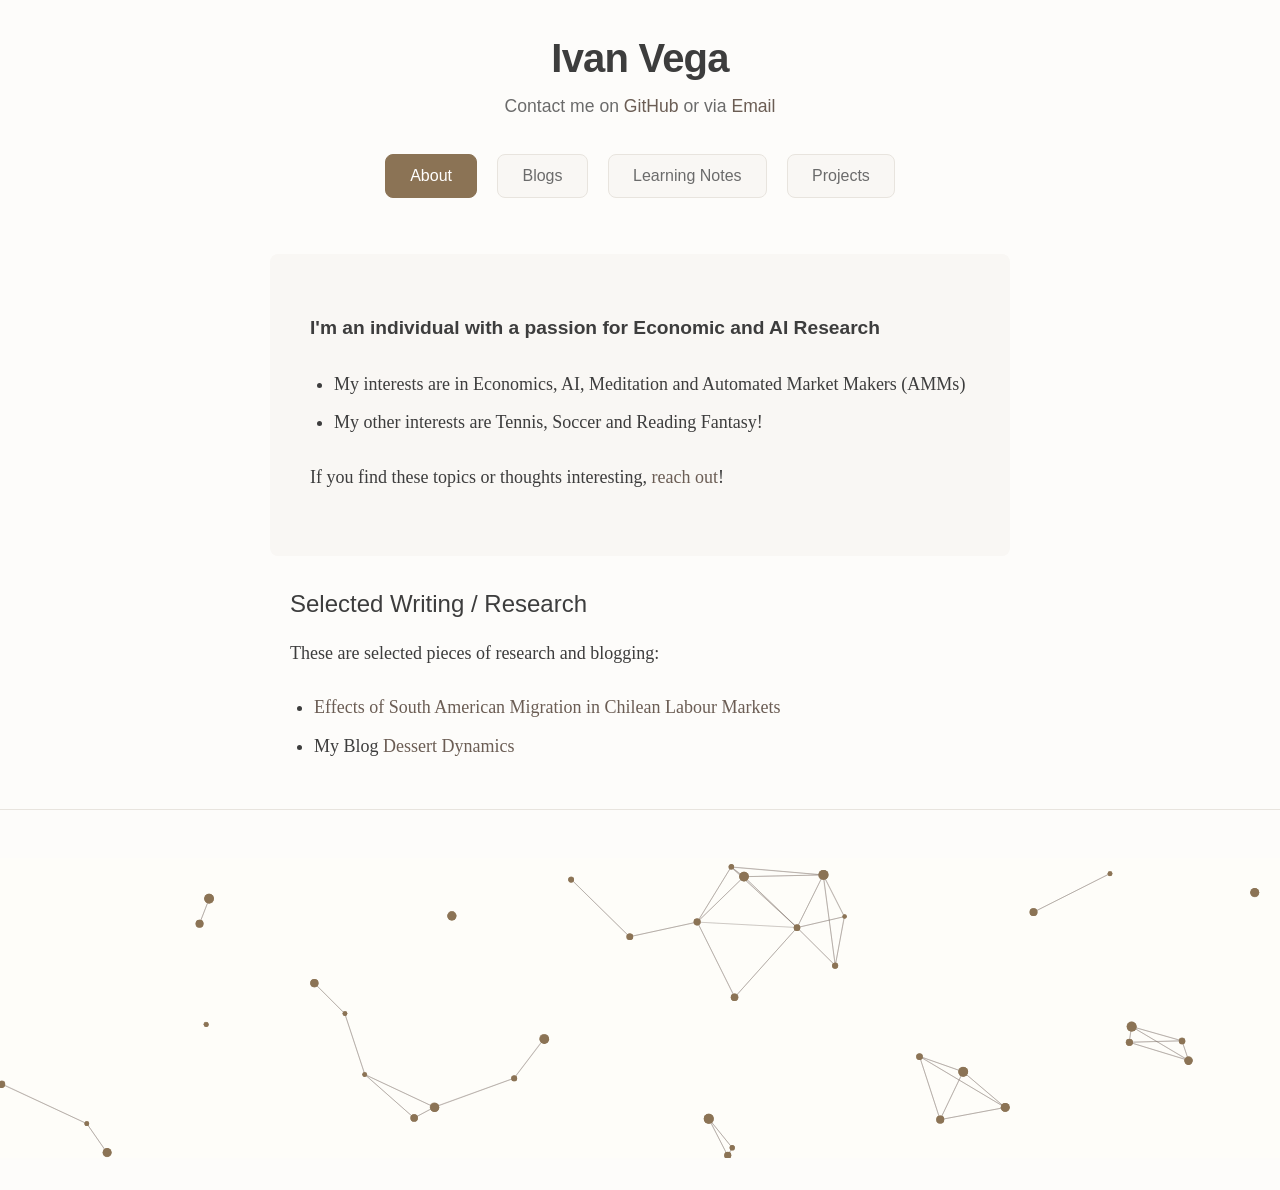
==== index.html @ 611526c4 "Add neural network animation and update navigation sections" ====
<!DOCTYPE html>
<html lang="en">
  <head>
    <meta charset="utf-8" />
    <meta name="viewport" content="width=device-width, initial-scale=1" />
    <meta name="description" content="Ivan Vega's Personal Website - Economics and AI Research" />
    <title>Ivan Vega</title>
    <link rel="stylesheet" href="style.css" />
    <link rel="preconnect" href="https://fonts.googleapis.com">
    <link rel="preconnect" href="https://fonts.googleapis.com/css2?family=Inter:wght@400;500;600;700&family=Source+Serif+Pro:ital,wght@0,400;0,600;1,400&display=swap" rel="stylesheet">
    <link rel="icon" href="favicon.ico" type="image/x-icon" />
  </head>
  <body>
    <header id="preamble">
      <h1 class="title">Ivan Vega</h1>
      <p class="subtitle">
        Contact me on
        <a href="https://github.com/paiv1991" target="_blank" rel="noopener noreferrer">GitHub</a> or via
        <a href="mailto:andres.vega.1997@gmail.com">Email</a>
      </p>
    </header> 
    <!-- Navigation buttons -->
    <nav class="section-nav">
      <button class="nav-btn active" data-section="about">About</button>
      <button class="nav-btn" data-section="blog">Blogs</button>
      <button class="nav-btn" data-section="learning">Learning Notes</button>
      <button class="nav-btn" data-section="projects">Projects</button>
    </nav>

    <!-- Content sections -->
    <main id="content">
      <!-- About Section -->
      <section id="about" class="content-section active">
        <div id="intro">
          <p><strong>I'm an individual with a passion for Economic and AI Research</strong></p>
          <ul>
            <li>My interests are in Economics, AI, Meditation and Automated Market Makers (AMMs)</li>
            <li>My other interests are Tennis, Soccer and Reading Fantasy!</li>
          </ul>
          <p>If you find these topics or thoughts interesting, <a href="mailto:andres.vega.1997@gmail.com">reach out</a>!</p>
        </div>
        
        <div id="writing">
          <h3>Selected Writing / Research</h3>
          <p>These are selected pieces of research and blogging:</p>
          <ul>
            <li><a href="Chile.pdf" target="_blank" rel="noopener noreferrer">Effects of South American Migration in Chilean Labour Markets</a></li>
            <li>My Blog <a href="https://dessertdynamics.substack.com/" target="_blank" rel="noopener noreferrer">Dessert Dynamics</a></li>
          </ul>
        </div>
      </section>

      <!-- Learning Notes Section -->
      <section id="learning" class="content-section">
        <h2>Learning Notes</h2>
        <p>My notes and insights from various learning journeys:</p>
        <ul>
          <li><strong>Mechanistic Interpretability:</strong> Understanding how neural networks work internally</li>
          <li><strong>Economics:</strong> Market dynamics, banking systems, and economic theory</li>
          <li><strong>AI & Machine Learning:</strong> Papers, implementations, and experiments</li>
          <li><strong>Mathematics:</strong> Linear algebra, calculus, and statistics for ML</li>
        </ul>
      </section>

      <!-- Projects Section -->
      <section id="projects" class="content-section">
        <h2>Projects</h2>
        <p>Things I've built and experiments I'm working on:</p>
        <ul>
          <li><strong>Neural Network Visualizations:</strong> Interactive animations to understand AI</li>
          <li><strong>Economic Data Analysis:</strong> Middle East banking sector analysis</li>
          <li><strong>OthelloGPT Research:</strong> Exploring emergent world models in transformers</li>
          <li><strong>Personal Tools:</strong> Productivity apps and automation scripts</li>
        </ul>
      </section>

      <!-- Blogs Section -->
      <section id="blog" class="content-section">
        <h2>Blogs</h2>
        <p>My writings across different platforms:</p>
        
        <h3>Substack</h3>
        <p>Long-form essays and thoughts on <a href="https://dessertdynamics.substack.com/" target="_blank" rel="noopener noreferrer">Dessert Dynamics</a></p>
        <ul>
          <li>Subscribe for regular updates on economics, AI, and more</li>
        </ul>
        
        <h3>Website Posts</h3>
        <p>Short-form thoughts and technical notes:</p>
        <ul>
          <li><em>Coming soon...</em></li>
        </ul>
      </section>
    </main> 
    <hr>
    <script>
      // Get all navigation buttons and sections
      const navButtons = document.querySelectorAll('.nav-btn');
      const sections = document.querySelectorAll('.content-section');

      // Add click event to each button
      navButtons.forEach(button => {
        button.addEventListener('click', () => {
          // Remove active class from all buttons and sections
          navButtons.forEach(btn => btn.classList.remove('active'));
          sections.forEach(section => section.classList.remove('active'));
          
          // Add active class to clicked button
          button.classList.add('active');
          
          // Show corresponding section
          const sectionId = button.getAttribute('data-section');
          document.getElementById(sectionId).classList.add('active');
        });
      });
    </script>
    <script src="nn-animation.js"></script>
    <!-- Neural Network Animation -->
    <div class="nn-container">
      <canvas id="neural-network"></canvas>
    </div>
  </body>
</html>
---- style.css ----
/* Color palette */
:root {
  --bg-primary: #fdfcfa; /* Warm Color Palette */
  --bg-secondary: #f9f7f4; /* Light Beige */
  --text-primary: #3d3d3d; /* Soft Black */
  --text-secondary: #6b6b6b; /* Muted Gray */
  --accent:  #8b7355; /* Warm Brown */
  --link: #6b5d54; /* Dark Warm bronw  */
  --border: #e8e4de;  /* Light warm gray */
}


/* Header Styling */
header {
  padding-top: 4rem;
  padding-bottom: 2rem;
  text-align: center;
}

.title {
  margin-bottom: 0.5rem;
}

.subtitle {
  font-family: 'Inter', -apple-system, BlinkMacSystemFont, sans-serif;
  font-size: 1.1rem;
  font-weight: 400;
  color: var(--text-secondary);
  margin-top: 0.5rem;
}

header p {
  margin: 0.5rem 0;
}

/* Footer Styling */
footer {
  padding: 3rem 0 2rem;
  text-align: center;
  border-top: 1px solid var(--border);
  margin-top: 4rem;
}

.footer {
  color: var(--text-secondary);
  font-size: 0.9rem;
}

/* Base Typography */
body {
  font-family: 'Source Serif Pro', Georgia, serif;
  font-size: 18px;
  line-height: 1.7;
  color: var(--text-primary);
  background-color: var(--bg-primary);
  margin: 0;
  padding: 0;
  -webkit-font-smoothing: antialiased;
  -moz-osx-font-smoothing: grayscale;
}

/* Container for content */
main, header, footer {
  max-width: 700px;
  margin: 0 auto;
  padding: 0 20px;
}

/* Headings */
h1, h2, h3, h4, h5, h6 {
  font-family: 'Inter', -apple-system, BlinkMacSystemFont, sans-serif;
  font-weight: 600;
  line-height: 1.3;
  color: var(--text-primary);
  margin-top: 2rem;
  margin-bottom: 1rem;
}

h1 {
  font-size: 2.5rem;
  font-weight: 700;
  letter-spacing: -0.02em;
}

h2 {
  font-size: 2rem;
  letter-spacing: -0.01em;
}

h3 {
  font-size: 1.5rem;
  font-weight: 500;
}

/* Links */
a {
  color: var(--link);
  text-decoration: none;
  border-bottom: 1px solid transparent;
  transition: all 0.2s ease;
}

a:hover {
  color: var(--accent);
  border-bottom-color: var(--accent);
}

/* Sections */
section {
  margin: 3rem 0;
}

section p {
  color: var(--text-primary);
  margin-bottom: 1.5rem;
}

/* Intro section special styling */
#intro {
  background-color: var(--bg-secondary);
  padding: 2.5rem;
  border-radius: 8px;
  margin: 2rem -20px;
}

#intro p strong {
  font-family: 'Inter', -apple-system, BlinkMacSystemFont, sans-serif;
  font-size: 1.2rem;
  font-weight: 600;
  color: var(--text-primary);
}

/* Lists */
ul {
  margin: 1rem 0 1.5rem 0;
  padding-left: 1.5rem;
}

li {
  margin-bottom: 0.5rem;
}

/* Horizontal Rule */
hr {
  border: none;
  border-top: 1px solid var(--border);
  margin: 3rem 0;
}

/* Code styling */
code,
.code {
  font-family: Consolas, "Liberation Mono", Menlo, Courier, monospace;
  font-size: 85%;
  background-color: var(--bg-secondary);
  padding: 0.2em 0.4em;
  border-radius: 3px;
}

/* Navigation buttons */
.section-nav {
  text-align: center;
  margin: 2rem 0;
  padding: 0 20px;
}

.nav-btn {
  font-family: 'Inter', -apple-system, BlinkMacSystemFont, sans-serif;
  font-size: 1rem;
  font-weight: 500;
  background: var(--bg-secondary);
  color: var(--text-secondary);
  border: 1px solid var(--border);
  padding: 0.75rem 1.5rem;
  margin: 0 0.5rem 0.5rem 0.5rem;
  border-radius: 8px;
  cursor: pointer;
  transition: all 0.2s ease;
}

.nav-btn:hover {
  background: var(--accent);
  color: white;
  border-color: var(--accent);
}

.nav-btn.active {
  background: var(--accent);
  color: white;
  border-color: var(--accent);
}

/* Content sections */
.content-section {
  display: none;
  animation: fadeIn 0.3s ease;
}

.content-section.active {
  display: block;
}

@keyframes fadeIn {
  from { opacity: 0; }
  to { opacity: 1; }
}

/* Smooth scrolling */
html {
  scroll-behavior: smooth;
}

/* Neural Network Animation */
.nn-container {
  position: relative;
  width: 100%;
  height: 300px;
  margin: 2rem 0;
  overflow: hidden;
}

#neural-network {
  width: 100%;
  height: 100%;
  background: transparent;
}
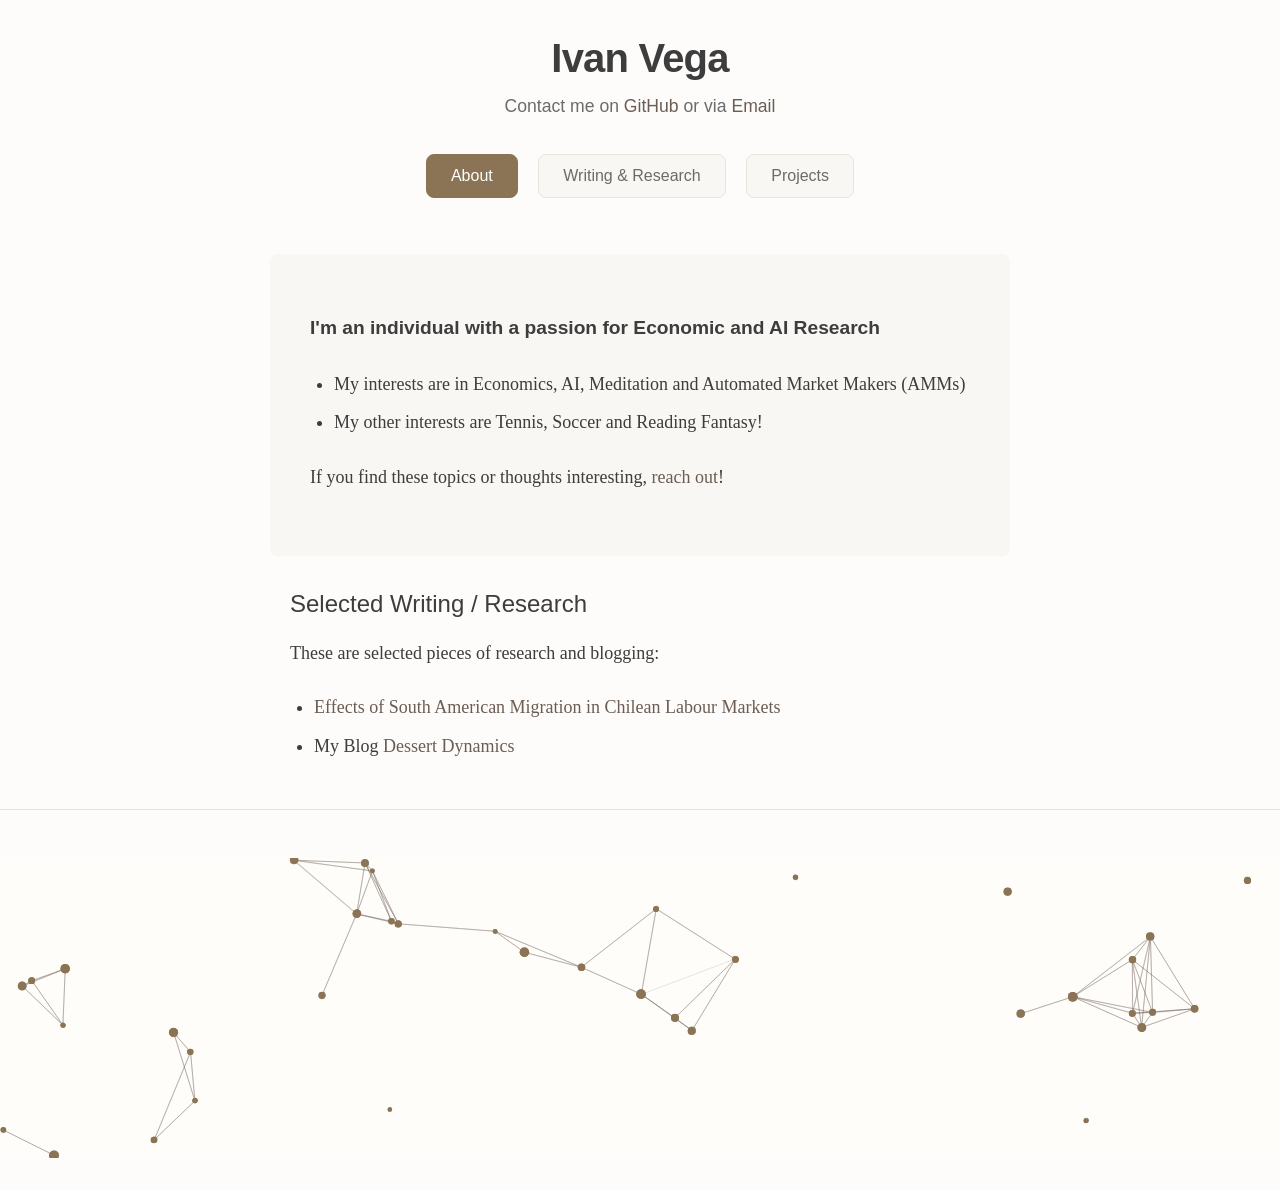
==== commit 1a98034c: "Add Othello-GPT research notes and unitfy Writing and Research sections" ====
--- a/index.html
+++ b/index.html
@@ -22,8 +22,7 @@
     <!-- Navigation buttons -->
     <nav class="section-nav">
       <button class="nav-btn active" data-section="about">About</button>
-      <button class="nav-btn" data-section="blog">Blogs</button>
-      <button class="nav-btn" data-section="learning">Learning Notes</button>
+      <button class="nav-btn" data-section="writing">Writing & Research</button>
       <button class="nav-btn" data-section="projects">Projects</button>
     </nav>
 
@@ -50,16 +49,53 @@
         </div>
       </section>
 
-      <!-- Learning Notes Section -->
-      <section id="learning" class="content-section">
-        <h2>Learning Notes</h2>
-        <p>My notes and insights from various learning journeys:</p>
-        <ul>
-          <li><strong>Mechanistic Interpretability:</strong> Understanding how neural networks work internally</li>
-          <li><strong>Economics:</strong> Market dynamics, banking systems, and economic theory</li>
-          <li><strong>AI & Machine Learning:</strong> Papers, implementations, and experiments</li>
-          <li><strong>Mathematics:</strong> Linear algebra, calculus, and statistics for ML</li>
-        </ul>
+      <!-- Writing & Research Section -->
+      <section id="writing" class="content-section">
+        <h2>Writing & Research</h2>
+        <p>My writings, research notes, and explorations</p>
+        
+        <!-- Blog Section -->
+        <div class="writing-subsection">
+          <h3>📝 Blog & Essays</h3>
+          <ul class="writing-links">
+            <li><a href="https://dessertdynamics.substack.com/" target="_blank" rel="noopener noreferrer">Dessert Dynamics</a> - Long-form essays on economics, AI, and more</li>
+            <li><em>Website posts coming soon...</em></li>
+          </ul>
+        </div>
+        
+        <!-- Research Notes Navigation -->
+        <div class="writing-subsection">
+          <h3>🔬 Research Notes</h3>
+        <div class="learning-hierarchy">
+          <!-- AI Section -->
+          <div class="category-section">
+            <button class="category-btn" onclick="toggleCategory('ai')">
+              <span class="category-arrow">▶</span> AI & Machine Learning
+            </button>
+            <div id="ai-content" class="category-content">
+              <button class="subcategory-btn" onclick="toggleSubcategory('mech-interp')">
+                <span class="subcategory-arrow">▶</span> Mechanistic Interpretability
+              </button>
+              <div id="mech-interp-content" class="subcategory-content">
+                <ul class="notes-list">
+                  <li><a href="learning-notes/othello_experiments.html" target="_blank">Othello-GPT Analysis</a></li>
+                  <!-- TODO(human): Add more mechanistic interpretability notes here -->
+                </ul>
+              </div>
+            </div>
+          </div>
+          
+          <!-- Economics Section -->
+          <div class="category-section">
+            <button class="category-btn" onclick="toggleCategory('economics')">
+              <span class="category-arrow">▶</span> Economics
+            </button>
+            <div id="economics-content" class="category-content">
+              <p class="placeholder-text">Coming soon: Banking systems, market dynamics, and economic theory notes</p>
+            </div>
+          </div>
+        </div>
+        </div>
       </section>
 
       <!-- Projects Section -->
@@ -74,23 +110,6 @@
         </ul>
       </section>
 
-      <!-- Blogs Section -->
-      <section id="blog" class="content-section">
-        <h2>Blogs</h2>
-        <p>My writings across different platforms:</p>
-        
-        <h3>Substack</h3>
-        <p>Long-form essays and thoughts on <a href="https://dessertdynamics.substack.com/" target="_blank" rel="noopener noreferrer">Dessert Dynamics</a></p>
-        <ul>
-          <li>Subscribe for regular updates on economics, AI, and more</li>
-        </ul>
-        
-        <h3>Website Posts</h3>
-        <p>Short-form thoughts and technical notes:</p>
-        <ul>
-          <li><em>Coming soon...</em></li>
-        </ul>
-      </section>
     </main> 
     <hr>
     <script>
@@ -114,6 +133,7 @@
         });
       });
     </script>
+    <script src="learning.js"></script>
     <script src="nn-animation.js"></script>
     <!-- Neural Network Animation -->
     <div class="nn-container">
--- a/style.css
+++ b/style.css
@@ -205,6 +205,122 @@
   to { opacity: 1; }
 }
 
+/* Writing & Research Sections */
+.writing-subsection {
+  margin: 2.5rem 0;
+}
+
+.writing-subsection h3 {
+  font-size: 1.2rem;
+  margin-bottom: 1rem;
+  color: var(--text-primary);
+}
+
+.writing-links {
+  list-style: none;
+  padding: 0;
+  margin: 1rem 0;
+}
+
+.writing-links li {
+  padding: 0.5rem 0;
+}
+
+.writing-links a {
+  color: var(--link);
+  text-decoration: none;
+}
+
+.writing-links a:hover {
+  color: var(--accent);
+  text-decoration: underline;
+}
+
+/* Learning Notes Hierarchical Navigation */
+.learning-hierarchy {
+  margin: 1rem 0;
+}
+
+.category-section {
+  margin-bottom: 1rem;
+}
+
+.category-btn, .subcategory-btn {
+  font-family: 'Inter', -apple-system, BlinkMacSystemFont, sans-serif;
+  font-size: 1rem;
+  font-weight: 500;
+  background: transparent;
+  color: var(--text-primary);
+  border: none;
+  padding: 0.75rem 0;
+  cursor: pointer;
+  transition: color 0.2s ease;
+  text-align: left;
+  width: 100%;
+}
+
+.category-btn:hover, .subcategory-btn:hover {
+  color: var(--accent);
+}
+
+.subcategory-btn {
+  font-size: 0.95rem;
+  padding-left: 1.5rem;
+}
+
+.category-arrow, .subcategory-arrow {
+  display: inline-block;
+  margin-right: 0.5rem;
+  transition: transform 0.2s ease;
+}
+
+.category-content {
+  display: none;
+  padding-left: 1.5rem;
+  border-left: 2px solid var(--border);
+  margin-left: 0.5rem;
+}
+
+.subcategory-content {
+  display: none;
+  padding-left: 1.5rem;
+  margin-top: 0.5rem;
+}
+
+.notes-list {
+  list-style: none;
+  padding: 0;
+  margin: 0.5rem 0;
+}
+
+.notes-list li {
+  padding: 0.5rem 0;
+}
+
+.notes-list a {
+  color: var(--link);
+  text-decoration: none;
+  transition: color 0.2s ease;
+}
+
+.notes-list a:hover {
+  color: var(--accent);
+  text-decoration: underline;
+}
+
+.placeholder-text {
+  color: var(--text-secondary);
+  font-style: italic;
+  padding: 1rem 0;
+}
+
+/* Responsive adjustments */
+@media (max-width: 768px) {
+  .category-content, .subcategory-content {
+    padding-left: 1rem;
+  }
+}
+
 /* Smooth scrolling */
 html {
   scroll-behavior: smooth;
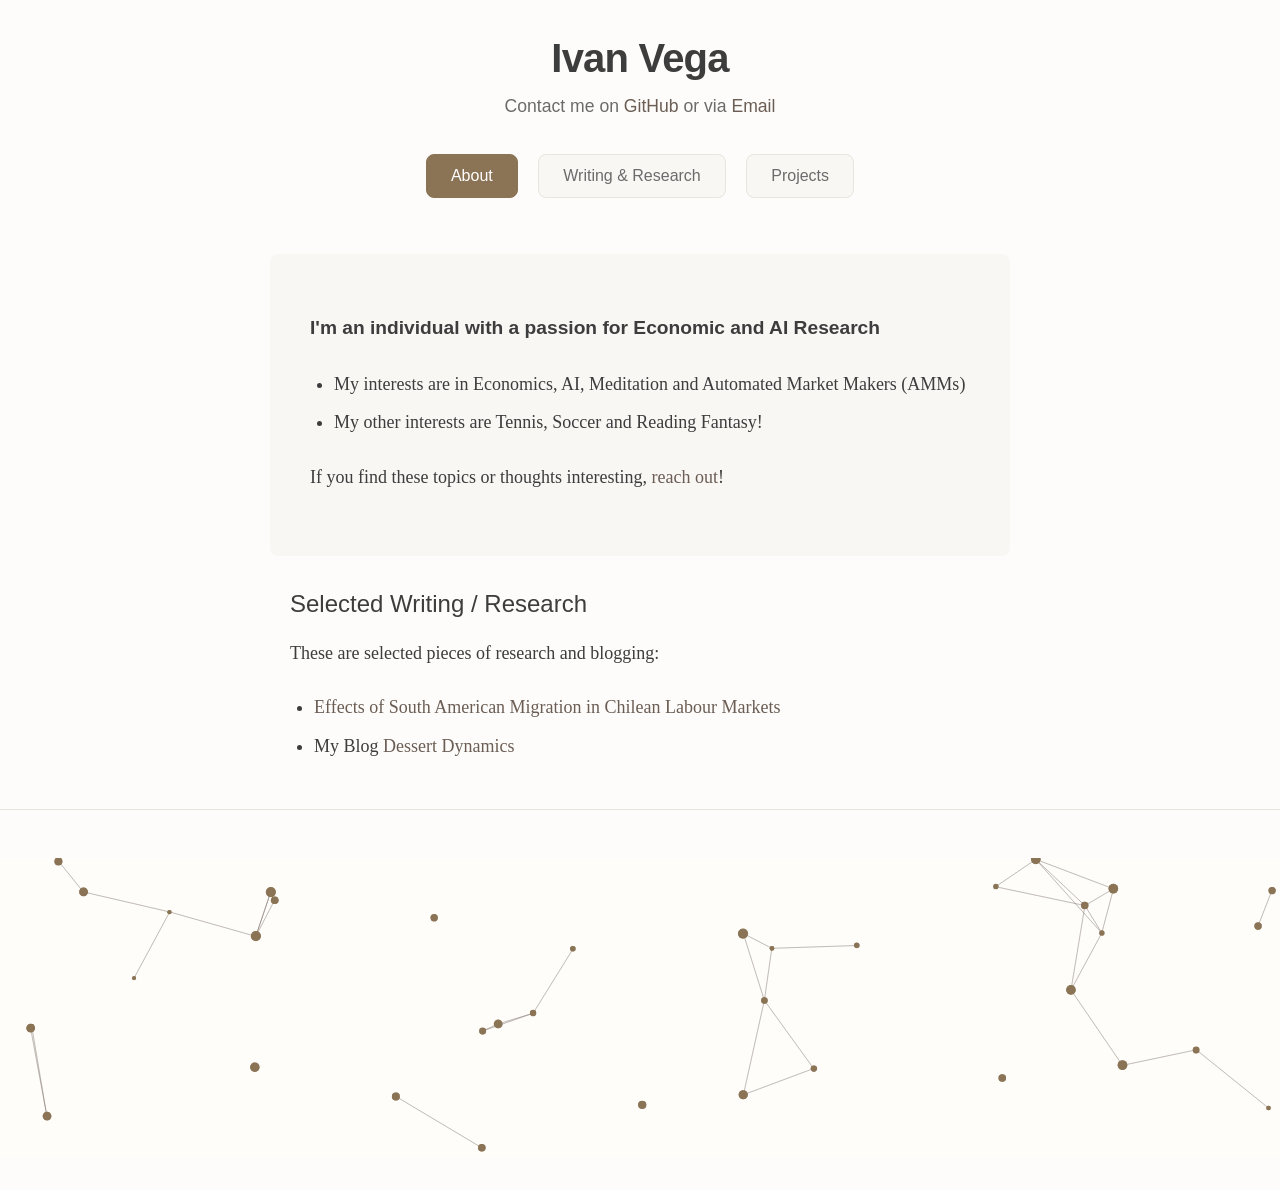
==== commit 5c02a3b7: "Fix HTML structure - correct div nesting in Writing & Research section" ====
--- a/index.html
+++ b/index.html
@@ -66,7 +66,7 @@
         <!-- Research Notes Navigation -->
         <div class="writing-subsection">
           <h3>🔬 Research Notes</h3>
-        <div class="learning-hierarchy">
+          <div class="learning-hierarchy">
           <!-- AI Section -->
           <div class="category-section">
             <button class="category-btn" onclick="toggleCategory('ai')">
@@ -94,7 +94,7 @@
               <p class="placeholder-text">Coming soon: Banking systems, market dynamics, and economic theory notes</p>
             </div>
           </div>
-        </div>
+          </div>
         </div>
       </section>
 
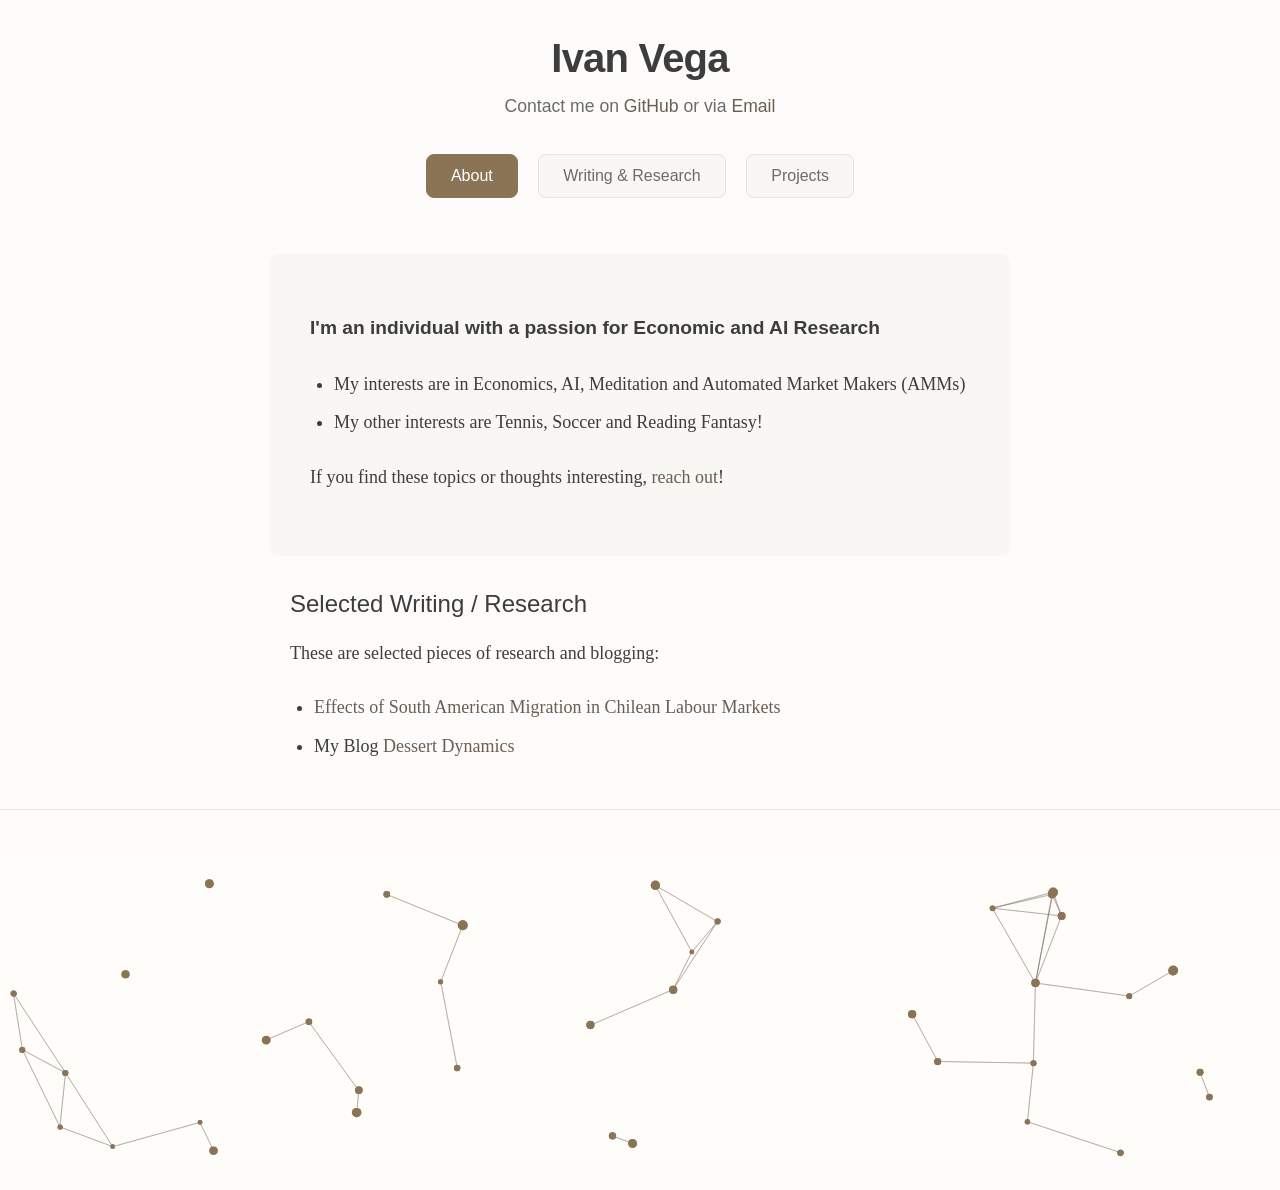
==== commit 3d12d81b: "Fix Writing & Research section visibility - show AI category by default" ====
--- a/index.html
+++ b/index.html
@@ -70,9 +70,9 @@
           <!-- AI Section -->
           <div class="category-section">
             <button class="category-btn" onclick="toggleCategory('ai')">
-              <span class="category-arrow">▶</span> AI & Machine Learning
+              <span class="category-arrow">▼</span> AI & Machine Learning
             </button>
-            <div id="ai-content" class="category-content">
+            <div id="ai-content" class="category-content show">
               <button class="subcategory-btn" onclick="toggleSubcategory('mech-interp')">
                 <span class="subcategory-arrow">▶</span> Mechanistic Interpretability
               </button>
--- a/style.css
+++ b/style.css
@@ -281,10 +281,18 @@
   margin-left: 0.5rem;
 }
 
+.category-content.show {
+  display: block;
+}
+
 .subcategory-content {
   display: none;
   padding-left: 1.5rem;
   margin-top: 0.5rem;
+}
+
+.subcategory-content.show {
+  display: block;
 }
 
 .notes-list {
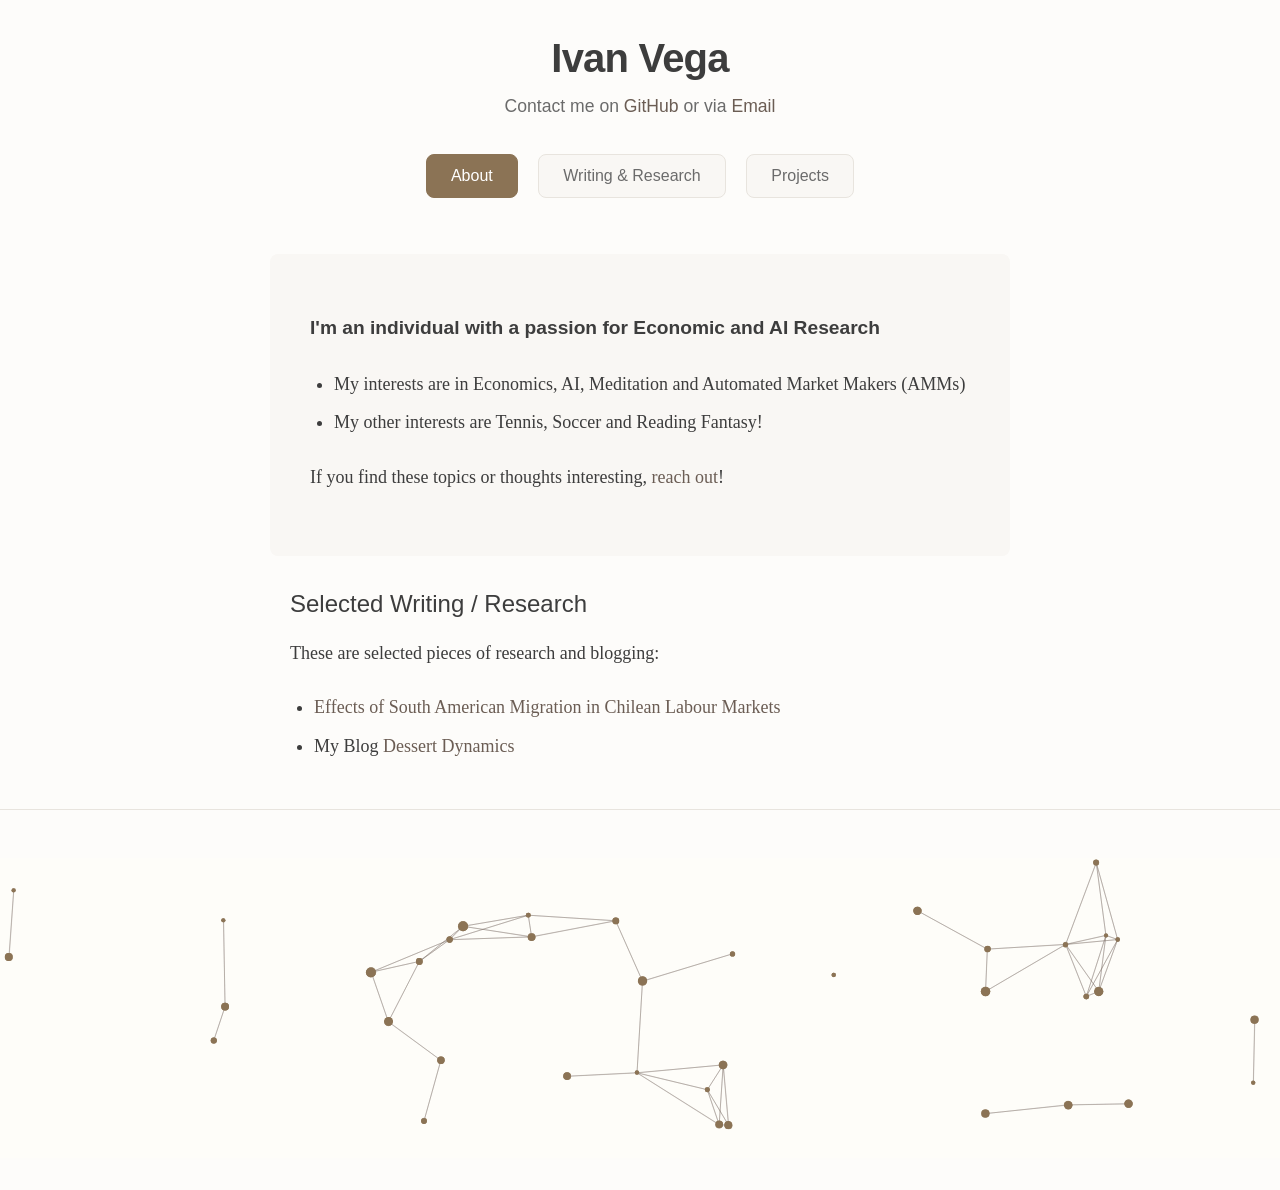
==== commit d0bc7e82: "Add debug logging to identify navigation issue" ====
--- a/index.html
+++ b/index.html
@@ -135,6 +135,27 @@
     </script>
     <script src="learning.js"></script>
     <script src="nn-animation.js"></script>
+    <script>
+      // Debug: Log when Writing & Research is clicked
+      document.addEventListener('DOMContentLoaded', function() {
+        console.log('Page loaded, sections found:', document.querySelectorAll('.content-section').length);
+        
+        // Find the writing section
+        const writingSection = document.getElementById('writing');
+        if (writingSection) {
+          console.log('Writing section found!');
+        } else {
+          console.error('Writing section NOT found!');
+        }
+        
+        // Add debug logging to navigation
+        document.querySelectorAll('.nav-btn').forEach(btn => {
+          btn.addEventListener('click', function() {
+            console.log('Button clicked:', btn.textContent, 'for section:', btn.getAttribute('data-section'));
+          });
+        });
+      });
+    </script>
     <!-- Neural Network Animation -->
     <div class="nn-container">
       <canvas id="neural-network"></canvas>
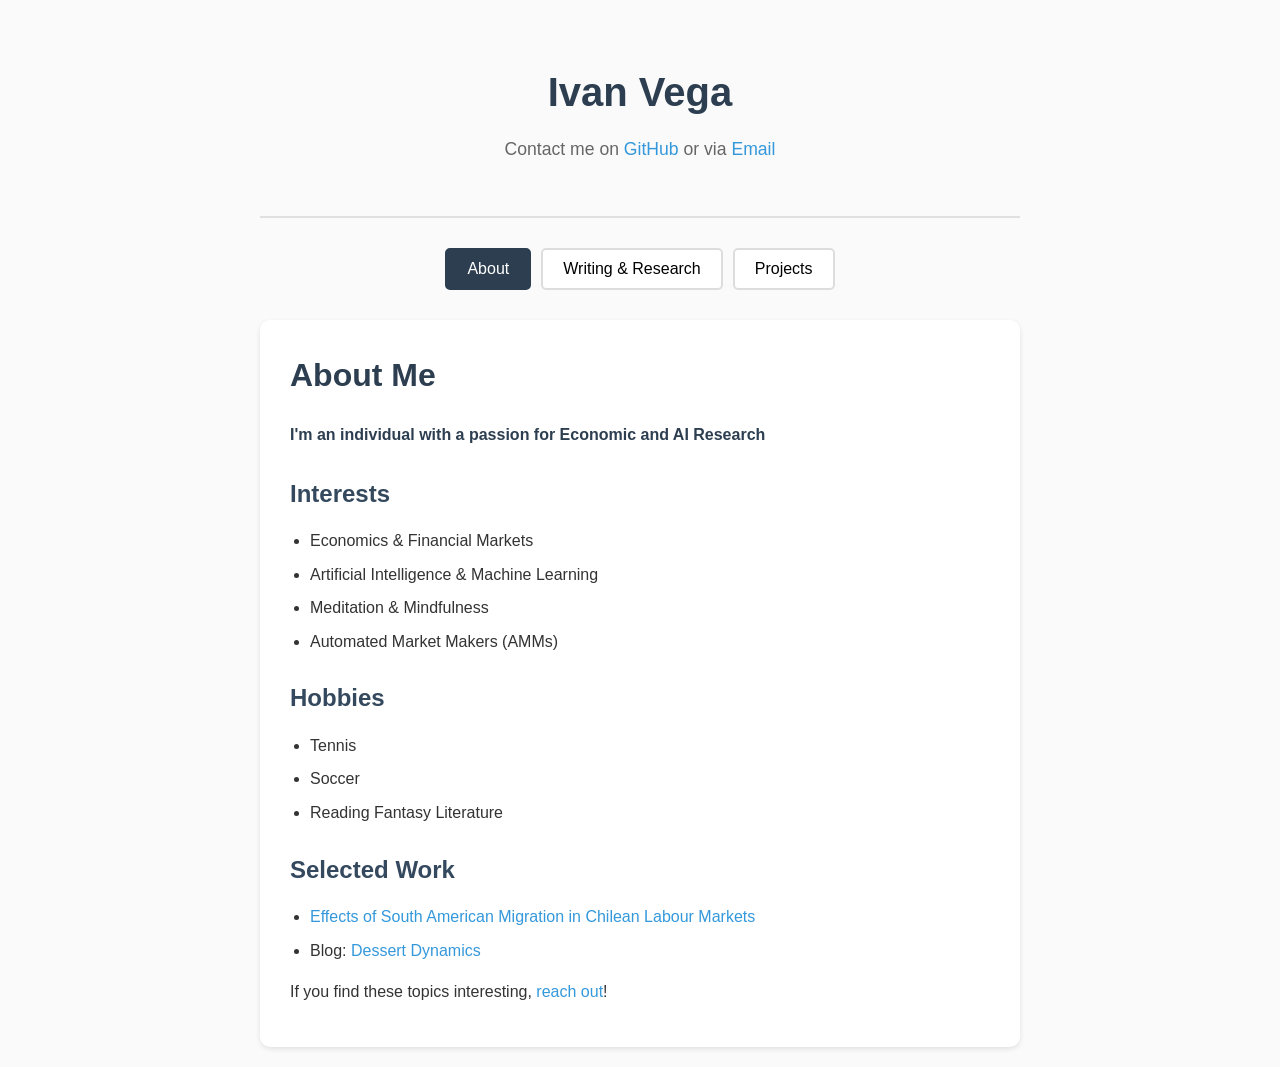
==== commit e39f6193: "Complete refactor: Single-file website with all styles and scripts inline" ====
--- a/index.html
+++ b/index.html
@@ -1,164 +1,310 @@
 <!DOCTYPE html>
 <html lang="en">
-  <head>
-    <meta charset="utf-8" />
-    <meta name="viewport" content="width=device-width, initial-scale=1" />
-    <meta name="description" content="Ivan Vega's Personal Website - Economics and AI Research" />
-    <title>Ivan Vega</title>
-    <link rel="stylesheet" href="style.css" />
-    <link rel="preconnect" href="https://fonts.googleapis.com">
-    <link rel="preconnect" href="https://fonts.googleapis.com/css2?family=Inter:wght@400;500;600;700&family=Source+Serif+Pro:ital,wght@0,400;0,600;1,400&display=swap" rel="stylesheet">
-    <link rel="icon" href="favicon.ico" type="image/x-icon" />
-  </head>
-  <body>
-    <header id="preamble">
-      <h1 class="title">Ivan Vega</h1>
-      <p class="subtitle">
-        Contact me on
-        <a href="https://github.com/paiv1991" target="_blank" rel="noopener noreferrer">GitHub</a> or via
-        <a href="mailto:andres.vega.1997@gmail.com">Email</a>
-      </p>
-    </header> 
-    <!-- Navigation buttons -->
-    <nav class="section-nav">
-      <button class="nav-btn active" data-section="about">About</button>
-      <button class="nav-btn" data-section="writing">Writing & Research</button>
-      <button class="nav-btn" data-section="projects">Projects</button>
+<head>
+    <meta charset="UTF-8">
+    <meta name="viewport" content="width=device-width, initial-scale=1.0">
+    <title>Ivan Vega - Personal Website</title>
+    <style>
+        * {
+            margin: 0;
+            padding: 0;
+            box-sizing: border-box;
+        }
+        
+        body {
+            font-family: -apple-system, BlinkMacSystemFont, 'Segoe UI', Roboto, 'Helvetica Neue', Arial, sans-serif;
+            line-height: 1.6;
+            color: #333;
+            max-width: 800px;
+            margin: 0 auto;
+            padding: 20px;
+            background: #fafafa;
+        }
+        
+        header {
+            text-align: center;
+            padding: 40px 0;
+            border-bottom: 2px solid #e0e0e0;
+            margin-bottom: 30px;
+        }
+        
+        h1 {
+            font-size: 2.5em;
+            margin-bottom: 10px;
+            color: #2c3e50;
+        }
+        
+        .subtitle {
+            color: #666;
+            font-size: 1.1em;
+        }
+        
+        .subtitle a {
+            color: #3498db;
+            text-decoration: none;
+        }
+        
+        .subtitle a:hover {
+            text-decoration: underline;
+        }
+        
+        nav {
+            display: flex;
+            justify-content: center;
+            gap: 10px;
+            margin-bottom: 30px;
+        }
+        
+        .nav-btn {
+            padding: 10px 20px;
+            background: white;
+            border: 2px solid #ddd;
+            border-radius: 5px;
+            cursor: pointer;
+            font-size: 16px;
+            transition: all 0.3s;
+        }
+        
+        .nav-btn:hover {
+            background: #3498db;
+            color: white;
+            border-color: #3498db;
+        }
+        
+        .nav-btn.active {
+            background: #2c3e50;
+            color: white;
+            border-color: #2c3e50;
+        }
+        
+        .section {
+            background: white;
+            padding: 30px;
+            border-radius: 10px;
+            box-shadow: 0 2px 5px rgba(0,0,0,0.1);
+            display: none;
+        }
+        
+        .section.active {
+            display: block;
+        }
+        
+        h2 {
+            color: #2c3e50;
+            margin-bottom: 20px;
+            font-size: 2em;
+        }
+        
+        h3 {
+            color: #34495e;
+            margin: 25px 0 15px 0;
+            font-size: 1.5em;
+        }
+        
+        h4 {
+            color: #555;
+            margin: 20px 0 10px 0;
+            font-size: 1.2em;
+        }
+        
+        ul {
+            margin-left: 20px;
+            margin-bottom: 15px;
+        }
+        
+        li {
+            margin: 8px 0;
+        }
+        
+        a {
+            color: #3498db;
+            text-decoration: none;
+        }
+        
+        a:hover {
+            text-decoration: underline;
+        }
+        
+        .research-category {
+            margin: 20px 0;
+            padding: 15px;
+            background: #f8f9fa;
+            border-left: 4px solid #3498db;
+            border-radius: 5px;
+        }
+        
+        .research-subcategory {
+            margin: 15px 0 15px 20px;
+            padding: 10px;
+            background: white;
+            border-left: 3px solid #95a5a6;
+            border-radius: 3px;
+        }
+        
+        .note-link {
+            display: inline-block;
+            margin: 5px 0;
+            padding: 8px 15px;
+            background: #ecf0f1;
+            border-radius: 5px;
+            transition: background 0.3s;
+        }
+        
+        .note-link:hover {
+            background: #d5dbdd;
+        }
+        
+        p {
+            margin: 10px 0;
+            line-height: 1.8;
+        }
+        
+        strong {
+            color: #2c3e50;
+        }
+    </style>
+</head>
+<body>
+    <header>
+        <h1>Ivan Vega</h1>
+        <p class="subtitle">
+            Contact me on <a href="https://github.com/paiv1991" target="_blank">GitHub</a> 
+            or via <a href="mailto:andres.vega.1997@gmail.com">Email</a>
+        </p>
+    </header>
+    
+    <nav>
+        <button class="nav-btn active" data-section="about">About</button>
+        <button class="nav-btn" data-section="writing">Writing & Research</button>
+        <button class="nav-btn" data-section="projects">Projects</button>
     </nav>
-
-    <!-- Content sections -->
-    <main id="content">
-      <!-- About Section -->
-      <section id="about" class="content-section active">
-        <div id="intro">
-          <p><strong>I'm an individual with a passion for Economic and AI Research</strong></p>
-          <ul>
-            <li>My interests are in Economics, AI, Meditation and Automated Market Makers (AMMs)</li>
-            <li>My other interests are Tennis, Soccer and Reading Fantasy!</li>
-          </ul>
-          <p>If you find these topics or thoughts interesting, <a href="mailto:andres.vega.1997@gmail.com">reach out</a>!</p>
-        </div>
-        
-        <div id="writing">
-          <h3>Selected Writing / Research</h3>
-          <p>These are selected pieces of research and blogging:</p>
-          <ul>
-            <li><a href="Chile.pdf" target="_blank" rel="noopener noreferrer">Effects of South American Migration in Chilean Labour Markets</a></li>
-            <li>My Blog <a href="https://dessertdynamics.substack.com/" target="_blank" rel="noopener noreferrer">Dessert Dynamics</a></li>
-          </ul>
-        </div>
-      </section>
-
-      <!-- Writing & Research Section -->
-      <section id="writing" class="content-section">
-        <h2>Writing & Research</h2>
-        <p>My writings, research notes, and explorations</p>
-        
-        <!-- Blog Section -->
-        <div class="writing-subsection">
-          <h3>📝 Blog & Essays</h3>
-          <ul class="writing-links">
-            <li><a href="https://dessertdynamics.substack.com/" target="_blank" rel="noopener noreferrer">Dessert Dynamics</a> - Long-form essays on economics, AI, and more</li>
-            <li><em>Website posts coming soon...</em></li>
-          </ul>
-        </div>
-        
-        <!-- Research Notes Navigation -->
-        <div class="writing-subsection">
-          <h3>🔬 Research Notes</h3>
-          <div class="learning-hierarchy">
-          <!-- AI Section -->
-          <div class="category-section">
-            <button class="category-btn" onclick="toggleCategory('ai')">
-              <span class="category-arrow">▼</span> AI & Machine Learning
-            </button>
-            <div id="ai-content" class="category-content show">
-              <button class="subcategory-btn" onclick="toggleSubcategory('mech-interp')">
-                <span class="subcategory-arrow">▶</span> Mechanistic Interpretability
-              </button>
-              <div id="mech-interp-content" class="subcategory-content">
-                <ul class="notes-list">
-                  <li><a href="learning-notes/othello_experiments.html" target="_blank">Othello-GPT Analysis</a></li>
-                  <!-- TODO(human): Add more mechanistic interpretability notes here -->
+    
+    <main>
+        <!-- About Section -->
+        <section id="about" class="section active">
+            <h2>About Me</h2>
+            <p><strong>I'm an individual with a passion for Economic and AI Research</strong></p>
+            
+            <h3>Interests</h3>
+            <ul>
+                <li>Economics & Financial Markets</li>
+                <li>Artificial Intelligence & Machine Learning</li>
+                <li>Meditation & Mindfulness</li>
+                <li>Automated Market Makers (AMMs)</li>
+            </ul>
+            
+            <h3>Hobbies</h3>
+            <ul>
+                <li>Tennis</li>
+                <li>Soccer</li>
+                <li>Reading Fantasy Literature</li>
+            </ul>
+            
+            <h3>Selected Work</h3>
+            <ul>
+                <li><a href="Chile.pdf" target="_blank">Effects of South American Migration in Chilean Labour Markets</a></li>
+                <li>Blog: <a href="https://dessertdynamics.substack.com/" target="_blank">Dessert Dynamics</a></li>
+            </ul>
+            
+            <p>If you find these topics interesting, <a href="mailto:andres.vega.1997@gmail.com">reach out</a>!</p>
+        </section>
+        
+        <!-- Writing & Research Section -->
+        <section id="writing" class="section">
+            <h2>Writing & Research</h2>
+            <p>My writings, research notes, and explorations in various fields.</p>
+            
+            <h3>📝 Blog & Essays</h3>
+            <ul>
+                <li>
+                    <a href="https://dessertdynamics.substack.com/" target="_blank">
+                        <strong>Dessert Dynamics</strong>
+                    </a> - Long-form essays on economics, AI, and more
+                </li>
+                <li><em>More website posts coming soon...</em></li>
+            </ul>
+            
+            <h3>🔬 Research Notes</h3>
+            
+            <div class="research-category">
+                <h4>AI & Machine Learning</h4>
+                
+                <div class="research-subcategory">
+                    <strong>Mechanistic Interpretability</strong>
+                    <ul>
+                        <li>
+                            <a href="learning-notes/othello_experiments.html" target="_blank" class="note-link">
+                                📄 Othello-GPT Analysis
+                            </a>
+                        </li>
+                        <li><em>More notes coming soon...</em></li>
+                    </ul>
+                </div>
+                
+                <div class="research-subcategory">
+                    <strong>Machine Learning Fundamentals</strong>
+                    <ul>
+                        <li><em>Coming soon: Neural network implementations</em></li>
+                        <li><em>Coming soon: PyTorch experiments</em></li>
+                    </ul>
+                </div>
+            </div>
+            
+            <div class="research-category">
+                <h4>Economics</h4>
+                <ul>
+                    <li><em>Coming soon: Banking systems analysis</em></li>
+                    <li><em>Coming soon: Market dynamics studies</em></li>
+                    <li><em>Coming soon: Economic theory notes</em></li>
                 </ul>
-              </div>
             </div>
-          </div>
-          
-          <!-- Economics Section -->
-          <div class="category-section">
-            <button class="category-btn" onclick="toggleCategory('economics')">
-              <span class="category-arrow">▶</span> Economics
-            </button>
-            <div id="economics-content" class="category-content">
-              <p class="placeholder-text">Coming soon: Banking systems, market dynamics, and economic theory notes</p>
-            </div>
-          </div>
-          </div>
-        </div>
-      </section>
-
-      <!-- Projects Section -->
-      <section id="projects" class="content-section">
-        <h2>Projects</h2>
-        <p>Things I've built and experiments I'm working on:</p>
-        <ul>
-          <li><strong>Neural Network Visualizations:</strong> Interactive animations to understand AI</li>
-          <li><strong>Economic Data Analysis:</strong> Middle East banking sector analysis</li>
-          <li><strong>OthelloGPT Research:</strong> Exploring emergent world models in transformers</li>
-          <li><strong>Personal Tools:</strong> Productivity apps and automation scripts</li>
-        </ul>
-      </section>
-
-    </main> 
-    <hr>
+        </section>
+        
+        <!-- Projects Section -->
+        <section id="projects" class="section">
+            <h2>Projects</h2>
+            <p>Things I've built and experiments I'm working on.</p>
+            
+            <h3>Current Projects</h3>
+            <ul>
+                <li><strong>Mechanistic Interpretability Research</strong> - Understanding how neural networks work internally</li>
+                <li><strong>Personal Website</strong> - This site, built with vanilla HTML/CSS/JS</li>
+                <li><strong>EPUB to Markdown Converter</strong> - Tool for converting books to readable formats</li>
+            </ul>
+            
+            <h3>Planned Projects</h3>
+            <ul>
+                <li>Interactive economics visualizations</li>
+                <li>AI experiment notebooks</li>
+                <li>Personal productivity tools</li>
+            </ul>
+        </section>
+    </main>
+    
     <script>
-      // Get all navigation buttons and sections
-      const navButtons = document.querySelectorAll('.nav-btn');
-      const sections = document.querySelectorAll('.content-section');
-
-      // Add click event to each button
-      navButtons.forEach(button => {
-        button.addEventListener('click', () => {
-          // Remove active class from all buttons and sections
-          navButtons.forEach(btn => btn.classList.remove('active'));
-          sections.forEach(section => section.classList.remove('active'));
-          
-          // Add active class to clicked button
-          button.classList.add('active');
-          
-          // Show corresponding section
-          const sectionId = button.getAttribute('data-section');
-          document.getElementById(sectionId).classList.add('active');
+        // Simple navigation script
+        document.addEventListener('DOMContentLoaded', function() {
+            const buttons = document.querySelectorAll('.nav-btn');
+            const sections = document.querySelectorAll('.section');
+            
+            buttons.forEach(button => {
+                button.addEventListener('click', function() {
+                    // Remove active class from all buttons and sections
+                    buttons.forEach(b => b.classList.remove('active'));
+                    sections.forEach(s => s.classList.remove('active'));
+                    
+                    // Add active class to clicked button
+                    this.classList.add('active');
+                    
+                    // Show corresponding section
+                    const sectionId = this.getAttribute('data-section');
+                    const section = document.getElementById(sectionId);
+                    if (section) {
+                        section.classList.add('active');
+                    }
+                });
+            });
         });
-      });
     </script>
-    <script src="learning.js"></script>
-    <script src="nn-animation.js"></script>
-    <script>
-      // Debug: Log when Writing & Research is clicked
-      document.addEventListener('DOMContentLoaded', function() {
-        console.log('Page loaded, sections found:', document.querySelectorAll('.content-section').length);
-        
-        // Find the writing section
-        const writingSection = document.getElementById('writing');
-        if (writingSection) {
-          console.log('Writing section found!');
-        } else {
-          console.error('Writing section NOT found!');
-        }
-        
-        // Add debug logging to navigation
-        document.querySelectorAll('.nav-btn').forEach(btn => {
-          btn.addEventListener('click', function() {
-            console.log('Button clicked:', btn.textContent, 'for section:', btn.getAttribute('data-section'));
-          });
-        });
-      });
-    </script>
-    <!-- Neural Network Animation -->
-    <div class="nn-container">
-      <canvas id="neural-network"></canvas>
-    </div>
-  </body>
-</html>
+</body>
+</html>
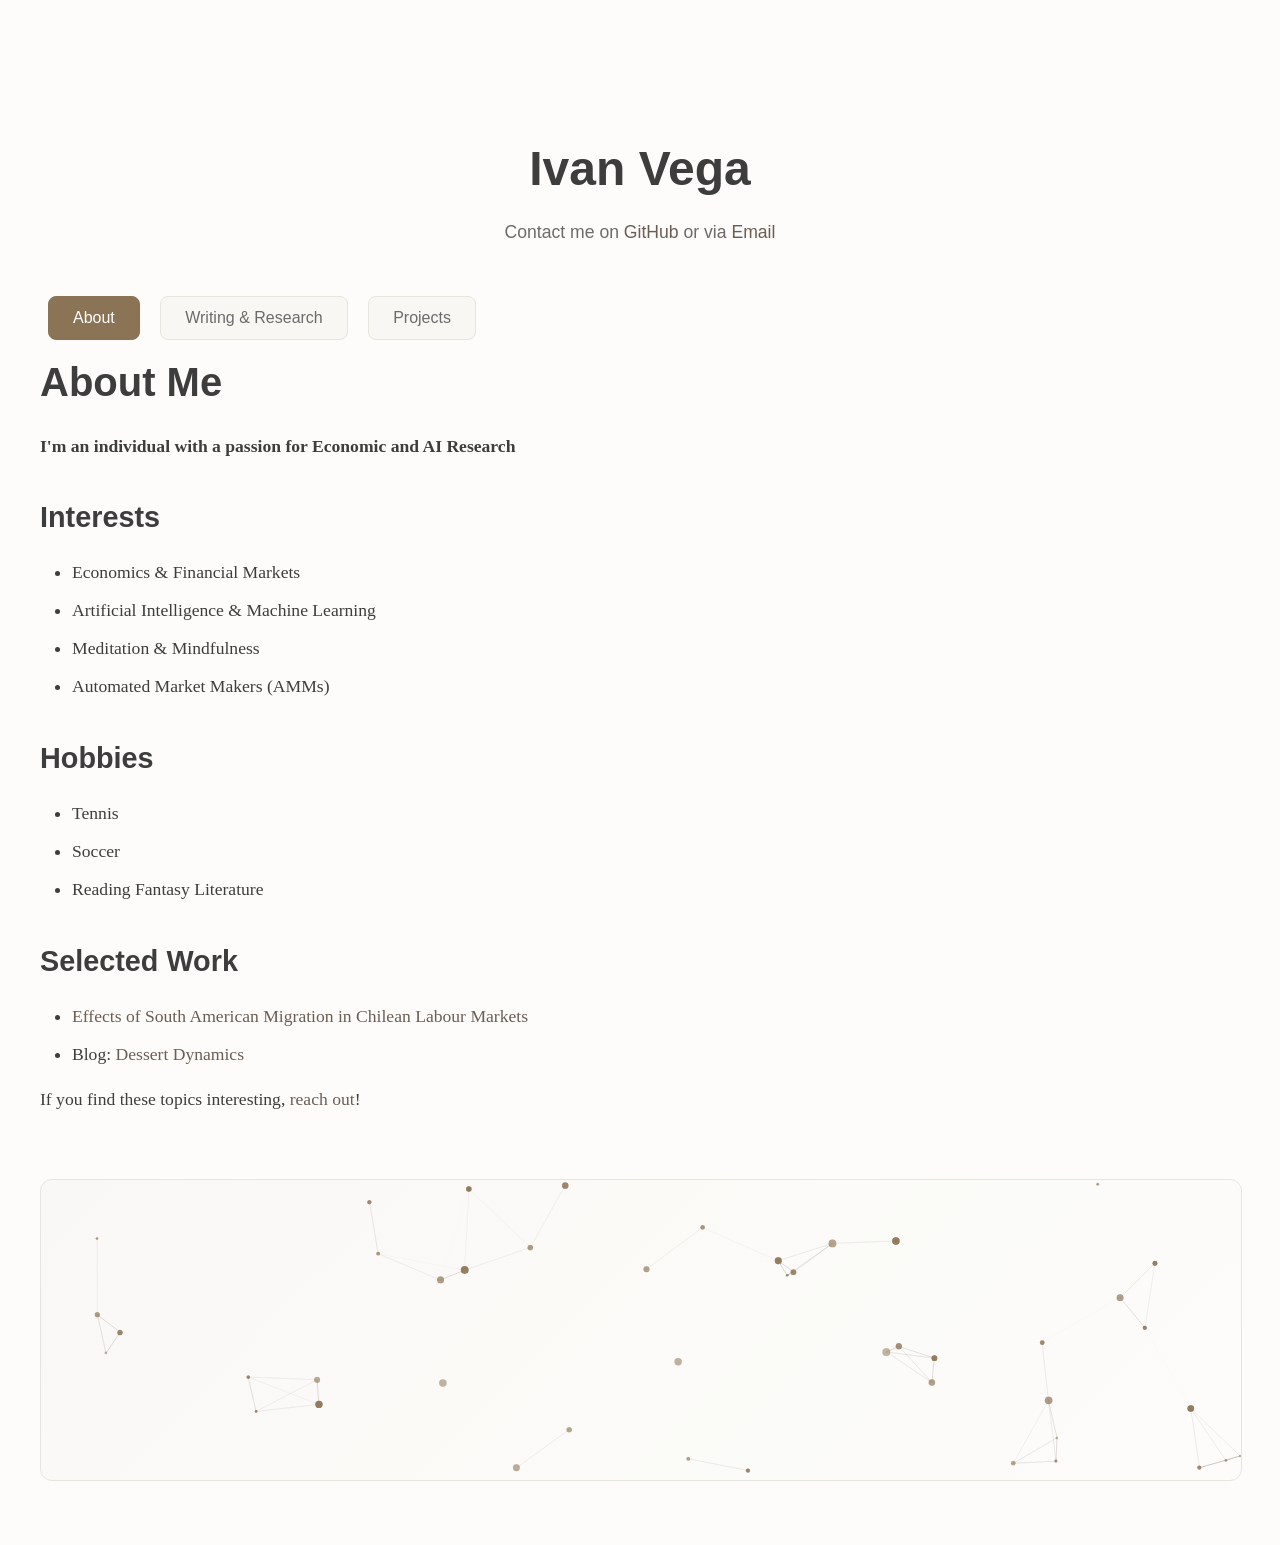
==== commit db14a8c7: "Restore original warm color scheme, remove emojis, add neural network animation" ====
--- a/index.html
+++ b/index.html
@@ -3,170 +3,208 @@
 <head>
     <meta charset="UTF-8">
     <meta name="viewport" content="width=device-width, initial-scale=1.0">
-    <title>Ivan Vega - Personal Website</title>
+    <title>Ivan Vega</title>
+    <link rel="preconnect" href="https://fonts.googleapis.com">
+    <link rel="preconnect" href="https://fonts.googleapis.com/css2?family=Inter:wght@400;500;600;700&family=Source+Serif+Pro:ital,wght@0,400;0,600;1,400&display=swap" rel="stylesheet">
     <style>
-        * {
+        /* Color palette */
+        :root {
+          --bg-primary: #fdfcfa; /* Warm Color Palette */
+          --bg-secondary: #f9f7f4; /* Light Beige */
+          --text-primary: #3d3d3d; /* Soft Black */
+          --text-secondary: #6b6b6b; /* Muted Gray */
+          --accent:  #8b7355; /* Warm Brown */
+          --link: #6b5d54; /* Dark Warm brown  */
+          --border: #e8e4de;  /* Light warm gray */
+        }
+
+        /* Base Typography */
+        body {
+            font-family: 'Source Serif Pro', Georgia, 'Times New Roman', serif;
+            font-size: 1.1rem;
+            line-height: 1.7;
+            color: var(--text-primary);
+            background-color: var(--bg-primary);
             margin: 0;
-            padding: 0;
-            box-sizing: border-box;
-        }
-        
-        body {
-            font-family: -apple-system, BlinkMacSystemFont, 'Segoe UI', Roboto, 'Helvetica Neue', Arial, sans-serif;
-            line-height: 1.6;
-            color: #333;
-            max-width: 800px;
+            padding: 2rem 1.5rem;
+            max-width: 1200px;
             margin: 0 auto;
-            padding: 20px;
-            background: #fafafa;
-        }
-        
+        }
+
+        /* Header Styling */
         header {
-            text-align: center;
-            padding: 40px 0;
-            border-bottom: 2px solid #e0e0e0;
-            margin-bottom: 30px;
-        }
-        
-        h1 {
-            font-size: 2.5em;
-            margin-bottom: 10px;
-            color: #2c3e50;
-        }
-        
+          padding-top: 4rem;
+          padding-bottom: 2rem;
+          text-align: center;
+        }
+
+        .title {
+          margin-bottom: 0.5rem;
+          font-family: 'Inter', -apple-system, BlinkMacSystemFont, sans-serif;
+          font-size: 3rem;
+          font-weight: 700;
+          color: var(--text-primary);
+        }
+
         .subtitle {
-            color: #666;
-            font-size: 1.1em;
-        }
-        
+          font-family: 'Inter', -apple-system, BlinkMacSystemFont, sans-serif;
+          font-size: 1.1rem;
+          font-weight: 400;
+          color: var(--text-secondary);
+          margin-top: 0.5rem;
+        }
+
         .subtitle a {
-            color: #3498db;
+          color: var(--link);
+          text-decoration: none;
+        }
+
+        .subtitle a:hover {
+          text-decoration: underline;
+        }
+
+        /* Navigation */
+        .section-nav {
+          display: flex;
+          justify-content: center;
+          gap: 1rem;
+          margin: 3rem 0;
+          flex-wrap: wrap;
+        }
+
+        .nav-btn {
+          font-family: 'Inter', -apple-system, BlinkMacSystemFont, sans-serif;
+          font-size: 1rem;
+          font-weight: 500;
+          background: var(--bg-secondary);
+          color: var(--text-secondary);
+          border: 1px solid var(--border);
+          padding: 0.75rem 1.5rem;
+          margin: 0 0.5rem 0.5rem 0.5rem;
+          border-radius: 8px;
+          cursor: pointer;
+          transition: all 0.2s ease;
+        }
+        .nav-btn:hover {
+          background: var(--accent);
+          color: white;
+          border-color: var(--accent);
+        }
+        .nav-btn.active {
+          background: var(--accent);
+          color: white;
+          border-color: var(--accent);
+        }
+
+        /* Content sections */
+        .section {
+          display: none;
+          animation: fadeIn 0.3s ease;
+          margin-bottom: 4rem;
+        }
+        .section.active {
+          display: block;
+        }
+
+        @keyframes fadeIn {
+          from { opacity: 0; }
+          to { opacity: 1; }
+        }
+
+        /* Typography */
+        h1, h2, h3, h4, h5, h6 {
+            font-family: 'Inter', -apple-system, BlinkMacSystemFont, sans-serif;
+            font-weight: 600;
+            color: var(--text-primary);
+            margin-top: 2rem;
+            margin-bottom: 1rem;
+        }
+
+        h2 { font-size: 2.5rem; margin-top: 0; }
+        h3 { font-size: 1.8rem; }
+        h4 { font-size: 1.4rem; }
+
+        p {
+            margin: 1rem 0;
+        }
+
+        a {
+            color: var(--link);
             text-decoration: none;
         }
-        
-        .subtitle a:hover {
-            text-decoration: underline;
-        }
-        
-        nav {
-            display: flex;
-            justify-content: center;
-            gap: 10px;
-            margin-bottom: 30px;
-        }
-        
-        .nav-btn {
-            padding: 10px 20px;
-            background: white;
-            border: 2px solid #ddd;
-            border-radius: 5px;
-            cursor: pointer;
-            font-size: 16px;
-            transition: all 0.3s;
-        }
-        
-        .nav-btn:hover {
-            background: #3498db;
-            color: white;
-            border-color: #3498db;
-        }
-        
-        .nav-btn.active {
-            background: #2c3e50;
-            color: white;
-            border-color: #2c3e50;
-        }
-        
-        .section {
-            background: white;
-            padding: 30px;
-            border-radius: 10px;
-            box-shadow: 0 2px 5px rgba(0,0,0,0.1);
-            display: none;
-        }
-        
-        .section.active {
-            display: block;
-        }
-        
-        h2 {
-            color: #2c3e50;
-            margin-bottom: 20px;
-            font-size: 2em;
-        }
-        
-        h3 {
-            color: #34495e;
-            margin: 25px 0 15px 0;
-            font-size: 1.5em;
-        }
-        
-        h4 {
-            color: #555;
-            margin: 20px 0 10px 0;
-            font-size: 1.2em;
-        }
-        
-        ul {
-            margin-left: 20px;
-            margin-bottom: 15px;
-        }
-        
-        li {
-            margin: 8px 0;
-        }
-        
-        a {
-            color: #3498db;
-            text-decoration: none;
-        }
-        
+
         a:hover {
             text-decoration: underline;
         }
-        
+
+        ul {
+            margin: 1rem 0;
+            padding-left: 2rem;
+        }
+
+        li {
+            margin: 0.5rem 0;
+        }
+
+        /* Research categories */
         .research-category {
-            margin: 20px 0;
-            padding: 15px;
-            background: #f8f9fa;
-            border-left: 4px solid #3498db;
-            border-radius: 5px;
-        }
-        
+            margin: 2rem 0;
+            padding: 1.5rem;
+            background: var(--bg-secondary);
+            border-left: 4px solid var(--accent);
+            border-radius: 8px;
+        }
+
         .research-subcategory {
-            margin: 15px 0 15px 20px;
-            padding: 10px;
-            background: white;
-            border-left: 3px solid #95a5a6;
-            border-radius: 3px;
-        }
-        
-        .note-link {
-            display: inline-block;
-            margin: 5px 0;
-            padding: 8px 15px;
-            background: #ecf0f1;
-            border-radius: 5px;
-            transition: background 0.3s;
-        }
-        
-        .note-link:hover {
-            background: #d5dbdd;
-        }
-        
-        p {
-            margin: 10px 0;
-            line-height: 1.8;
-        }
-        
-        strong {
-            color: #2c3e50;
+            margin: 1rem 0 1rem 1.5rem;
+            padding: 1rem;
+            background: var(--bg-primary);
+            border-left: 3px solid var(--border);
+            border-radius: 4px;
+        }
+
+        /* Neural Network Animation */
+        .nn-container {
+            width: 100%;
+            height: 300px;
+            margin: 4rem 0 2rem 0;
+            position: relative;
+            border-radius: 12px;
+            overflow: hidden;
+            background: linear-gradient(135deg, var(--bg-secondary) 0%, var(--bg-primary) 100%);
+            border: 1px solid var(--border);
+        }
+
+        #neural-network {
+            width: 100%;
+            height: 100%;
+            display: block;
+        }
+
+        /* Responsive Design */
+        @media (max-width: 768px) {
+            body {
+                padding: 1rem;
+            }
+            
+            .title {
+                font-size: 2.5rem;
+            }
+            
+            .section-nav {
+                gap: 0.5rem;
+            }
+            
+            .nav-btn {
+                padding: 0.6rem 1rem;
+                font-size: 0.9rem;
+            }
         }
     </style>
 </head>
 <body>
     <header>
-        <h1>Ivan Vega</h1>
+        <h1 class="title">Ivan Vega</h1>
         <p class="subtitle">
             Contact me on <a href="https://github.com/paiv1991" target="_blank">GitHub</a> 
             or via <a href="mailto:andres.vega.1997@gmail.com">Email</a>
@@ -214,7 +252,7 @@
             <h2>Writing & Research</h2>
             <p>My writings, research notes, and explorations in various fields.</p>
             
-            <h3>📝 Blog & Essays</h3>
+            <h3>Blog & Essays</h3>
             <ul>
                 <li>
                     <a href="https://dessertdynamics.substack.com/" target="_blank">
@@ -224,7 +262,7 @@
                 <li><em>More website posts coming soon...</em></li>
             </ul>
             
-            <h3>🔬 Research Notes</h3>
+            <h3>Research Notes</h3>
             
             <div class="research-category">
                 <h4>AI & Machine Learning</h4>
@@ -234,7 +272,7 @@
                     <ul>
                         <li>
                             <a href="learning-notes/othello_experiments.html" target="_blank" class="note-link">
-                                📄 Othello-GPT Analysis
+                                Othello-GPT Analysis
                             </a>
                         </li>
                         <li><em>More notes coming soon...</em></li>
@@ -281,8 +319,13 @@
         </section>
     </main>
     
+    <!-- Neural Network Animation -->
+    <div class="nn-container">
+        <canvas id="neural-network"></canvas>
+    </div>
+    
     <script>
-        // Simple navigation script
+        // Navigation script
         document.addEventListener('DOMContentLoaded', function() {
             const buttons = document.querySelectorAll('.nav-btn');
             const sections = document.querySelectorAll('.section');
@@ -305,6 +348,105 @@
                 });
             });
         });
+
+        // Neural Network Animation
+        document.addEventListener('DOMContentLoaded', function() {
+            const canvas = document.getElementById('neural-network');
+            const ctx = canvas.getContext('2d');
+            let particles = [];
+            
+            // Set canvas size
+            function resizeCanvas() {
+                canvas.width = canvas.offsetWidth;
+                canvas.height = canvas.offsetHeight;
+                createParticles();
+            }
+            
+            // Particle class
+            class Particle {
+                constructor(x, y) {
+                    this.x = x;
+                    this.y = y;
+                    this.vx = (Math.random() - 0.5) * 0.5;
+                    this.vy = (Math.random() - 0.5) * 0.5;
+                    this.size = Math.random() * 3 + 1;
+                    this.opacity = Math.random() * 0.5 + 0.3;
+                }
+                
+                update() {
+                    this.x += this.vx;
+                    this.y += this.vy;
+                    
+                    // Bounce off edges
+                    if (this.x < 0 || this.x > canvas.width) this.vx *= -1;
+                    if (this.y < 0 || this.y > canvas.height) this.vy *= -1;
+                    
+                    // Keep within bounds
+                    this.x = Math.max(0, Math.min(canvas.width, this.x));
+                    this.y = Math.max(0, Math.min(canvas.height, this.y));
+                }
+                
+                draw() {
+                    ctx.beginPath();
+                    ctx.arc(this.x, this.y, this.size, 0, Math.PI * 2);
+                    ctx.fillStyle = `rgba(139, 115, 85, ${this.opacity})`;
+                    ctx.fill();
+                }
+            }
+            
+            // Create particles
+            function createParticles() {
+                particles = [];
+                const numParticles = Math.floor((canvas.width * canvas.height) / 8000);
+                for (let i = 0; i < numParticles; i++) {
+                    particles.push(new Particle(
+                        Math.random() * canvas.width,
+                        Math.random() * canvas.height
+                    ));
+                }
+            }
+            
+            // Draw connections
+            function drawConnections() {
+                for (let i = 0; i < particles.length; i++) {
+                    for (let j = i + 1; j < particles.length; j++) {
+                        const dx = particles[i].x - particles[j].x;
+                        const dy = particles[i].y - particles[j].y;
+                        const distance = Math.sqrt(dx * dx + dy * dy);
+                        
+                        if (distance < 100) {
+                            const opacity = (100 - distance) / 100 * 0.3;
+                            ctx.beginPath();
+                            ctx.moveTo(particles[i].x, particles[i].y);
+                            ctx.lineTo(particles[j].x, particles[j].y);
+                            ctx.strokeStyle = `rgba(107, 93, 84, ${opacity})`;
+                            ctx.lineWidth = 0.5;
+                            ctx.stroke();
+                        }
+                    }
+                }
+            }
+            
+            // Animation loop
+            function animate() {
+                ctx.fillStyle = 'rgba(253, 252, 250, 0.1)';
+                ctx.fillRect(0, 0, canvas.width, canvas.height);
+                
+                drawConnections();
+                
+                particles.forEach(particle => {
+                    particle.update();
+                    particle.draw();
+                });
+                
+                requestAnimationFrame(animate);
+            }
+            
+            // Initialize
+            window.addEventListener('resize', resizeCanvas);
+            resizeCanvas();
+            animate();
+        });
     </script>
 </body>
 </html>
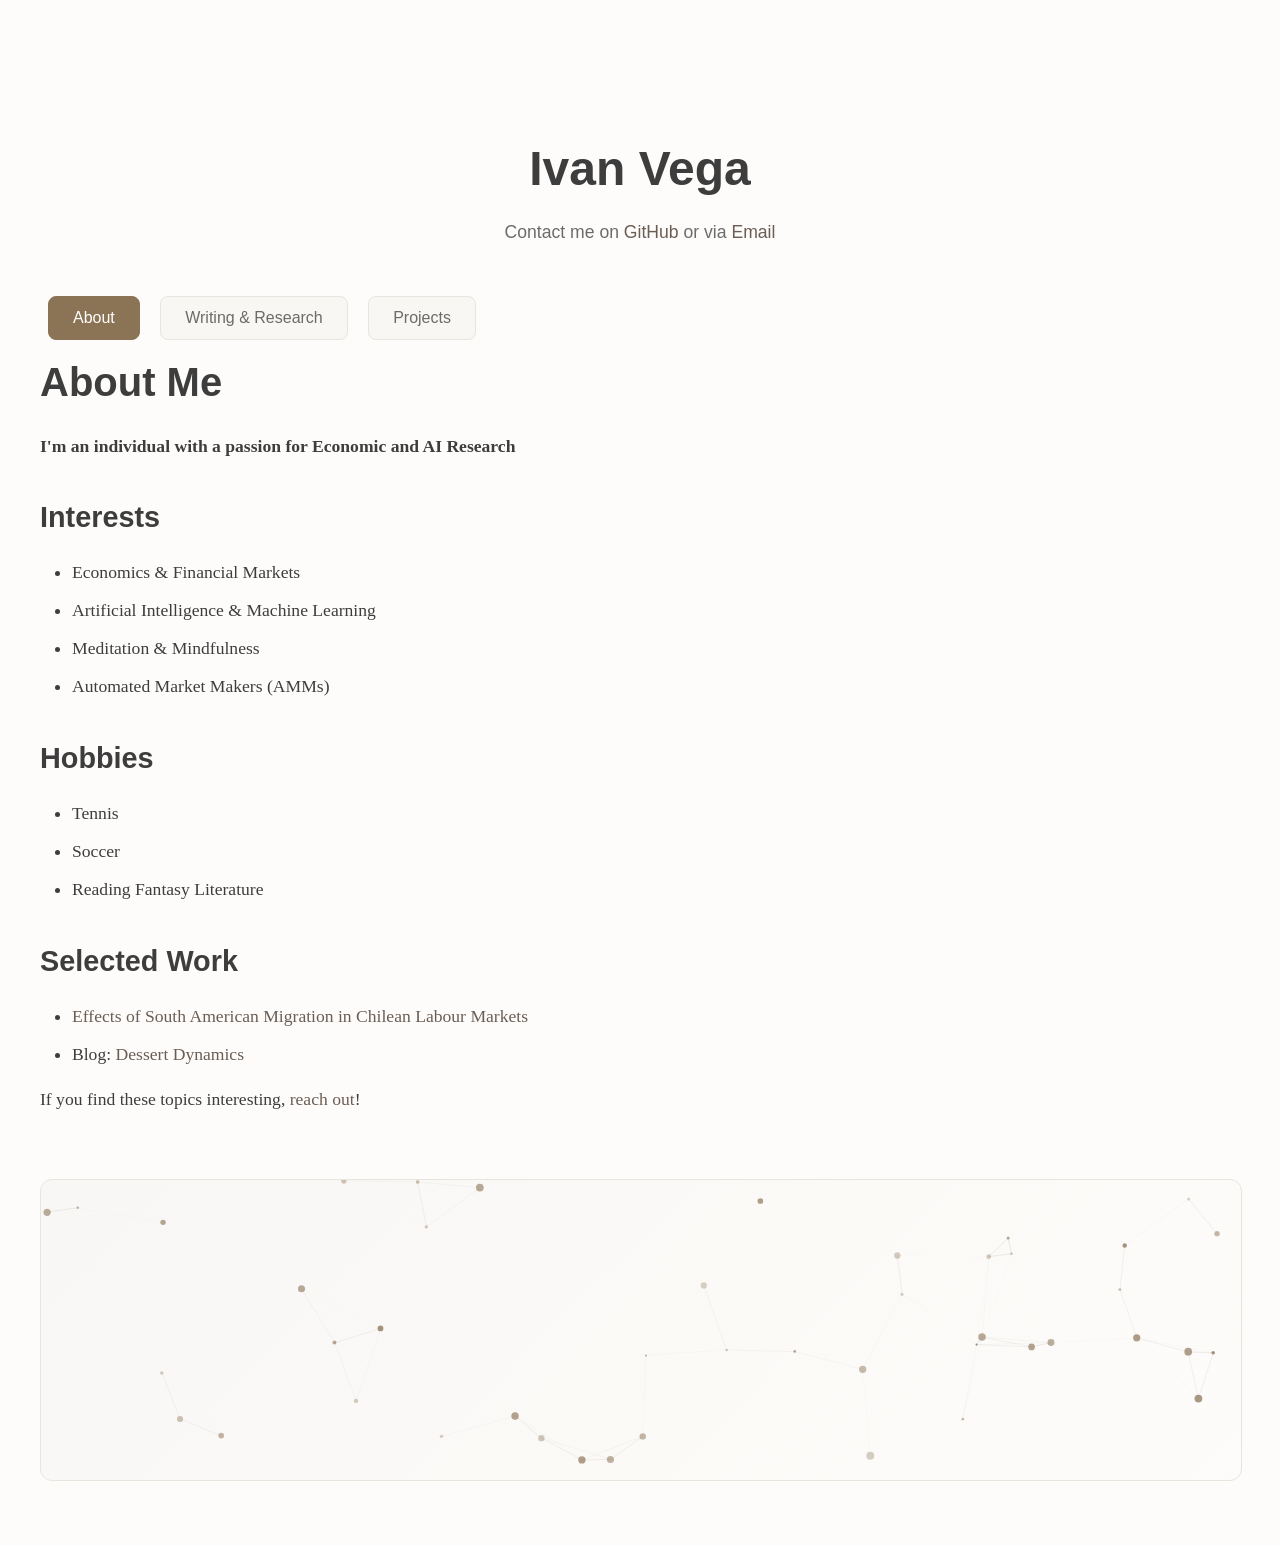
==== commit e345f1ea: "Remove all 'coming soon' placeholders - clean up content" ====
--- a/index.html
+++ b/index.html
@@ -259,7 +259,6 @@
                         <strong>Dessert Dynamics</strong>
                     </a> - Long-form essays on economics, AI, and more
                 </li>
-                <li><em>More website posts coming soon...</em></li>
             </ul>
             
             <h3>Research Notes</h3>
@@ -275,26 +274,12 @@
                                 Othello-GPT Analysis
                             </a>
                         </li>
-                        <li><em>More notes coming soon...</em></li>
-                    </ul>
-                </div>
-                
-                <div class="research-subcategory">
-                    <strong>Machine Learning Fundamentals</strong>
-                    <ul>
-                        <li><em>Coming soon: Neural network implementations</em></li>
-                        <li><em>Coming soon: PyTorch experiments</em></li>
                     </ul>
                 </div>
             </div>
             
             <div class="research-category">
                 <h4>Economics</h4>
-                <ul>
-                    <li><em>Coming soon: Banking systems analysis</em></li>
-                    <li><em>Coming soon: Market dynamics studies</em></li>
-                    <li><em>Coming soon: Economic theory notes</em></li>
-                </ul>
             </div>
         </section>
         
